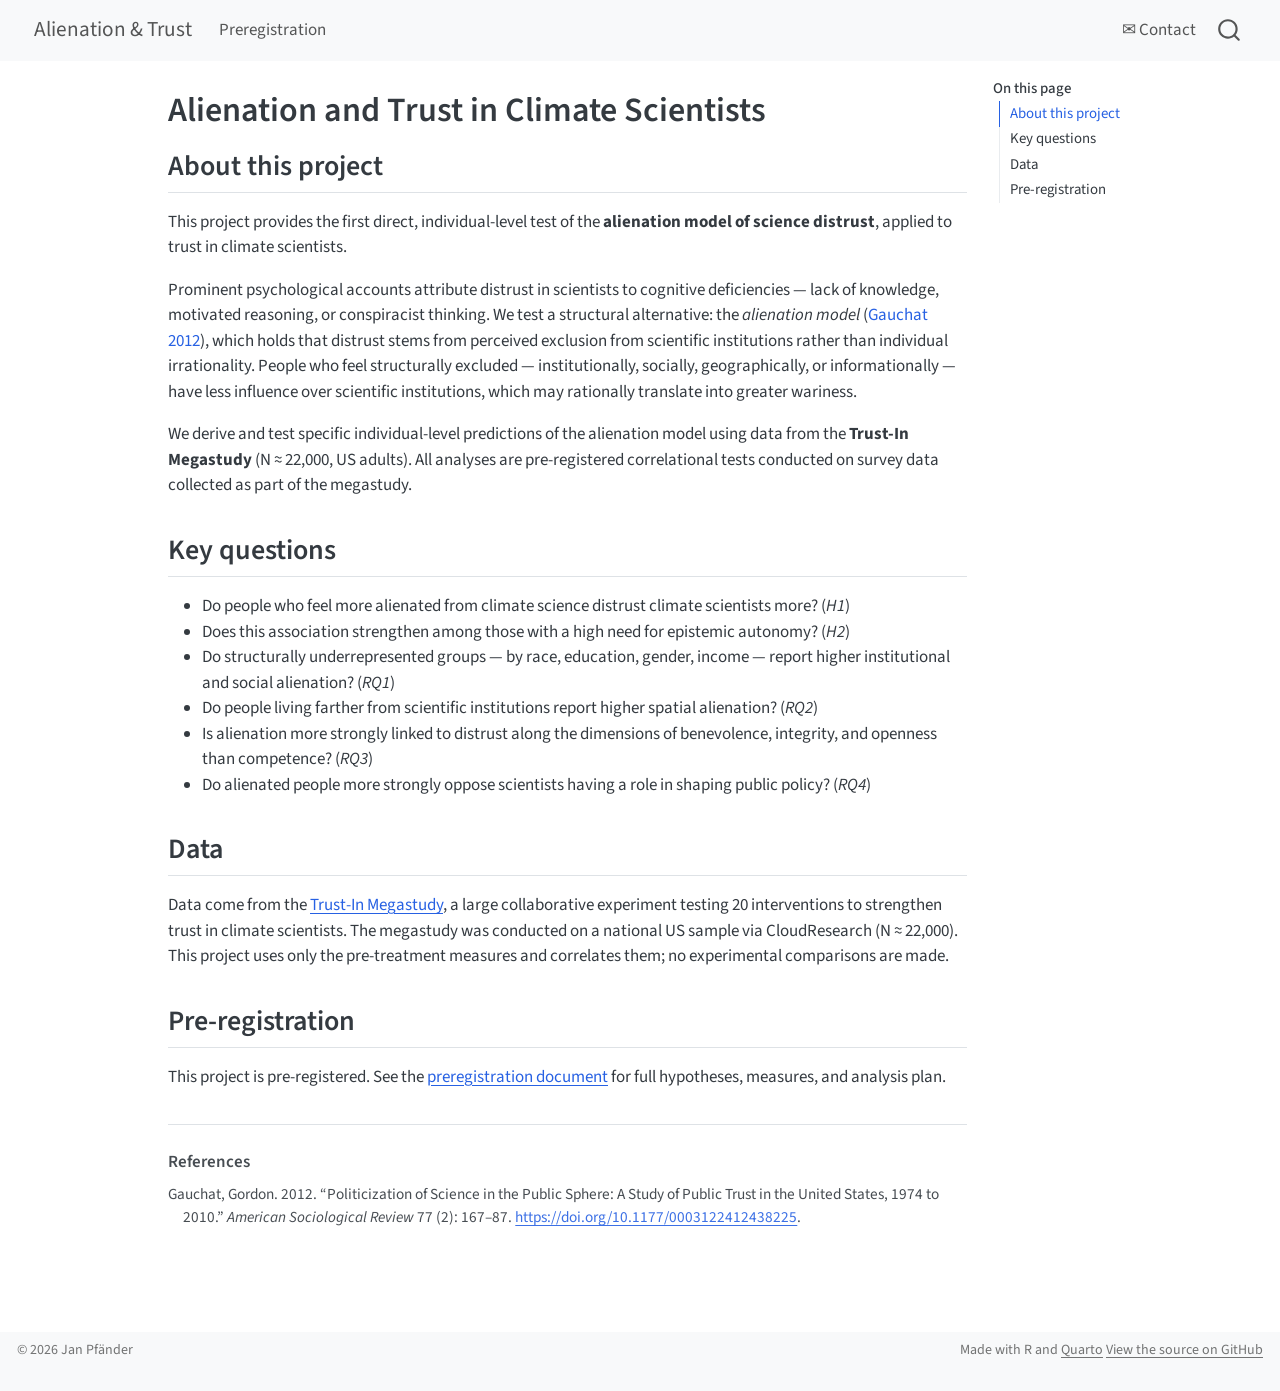
==== docs/index.html @ 4d9565e9 "Initial commit" ====
<!DOCTYPE html>
<html xmlns="http://www.w3.org/1999/xhtml" lang="en" xml:lang="en"><head>

<meta charset="utf-8">
<meta name="generator" content="quarto-1.8.24">

<meta name="viewport" content="width=device-width, initial-scale=1.0, user-scalable=yes">


<title>Alienation and Trust in Climate Scientists – Alienation &amp; Trust</title>
<style>
code{white-space: pre-wrap;}
span.smallcaps{font-variant: small-caps;}
div.columns{display: flex; gap: min(4vw, 1.5em);}
div.column{flex: auto; overflow-x: auto;}
div.hanging-indent{margin-left: 1.5em; text-indent: -1.5em;}
ul.task-list{list-style: none;}
ul.task-list li input[type="checkbox"] {
  width: 0.8em;
  margin: 0 0.8em 0.2em -1em; /* quarto-specific, see https://github.com/quarto-dev/quarto-cli/issues/4556 */ 
  vertical-align: middle;
}
/* CSS for citations */
div.csl-bib-body { }
div.csl-entry {
  clear: both;
  margin-bottom: 0em;
}
.hanging-indent div.csl-entry {
  margin-left:2em;
  text-indent:-2em;
}
div.csl-left-margin {
  min-width:2em;
  float:left;
}
div.csl-right-inline {
  margin-left:2em;
  padding-left:1em;
}
div.csl-indent {
  margin-left: 2em;
}</style>


<script src="site_libs/quarto-nav/quarto-nav.js"></script>
<script src="site_libs/quarto-nav/headroom.min.js"></script>
<script src="site_libs/clipboard/clipboard.min.js"></script>
<script src="site_libs/quarto-search/autocomplete.umd.js"></script>
<script src="site_libs/quarto-search/fuse.min.js"></script>
<script src="site_libs/quarto-search/quarto-search.js"></script>
<meta name="quarto:offset" content="./">
<script src="site_libs/quarto-html/quarto.js" type="module"></script>
<script src="site_libs/quarto-html/tabsets/tabsets.js" type="module"></script>
<script src="site_libs/quarto-html/axe/axe-check.js" type="module"></script>
<script src="site_libs/quarto-html/popper.min.js"></script>
<script src="site_libs/quarto-html/tippy.umd.min.js"></script>
<script src="site_libs/quarto-html/anchor.min.js"></script>
<link href="site_libs/quarto-html/tippy.css" rel="stylesheet">
<link href="site_libs/quarto-html/quarto-syntax-highlighting-dc55a5b9e770e841cd82e46aadbfb9b0.css" rel="stylesheet" id="quarto-text-highlighting-styles">
<script src="site_libs/bootstrap/bootstrap.min.js"></script>
<link href="site_libs/bootstrap/bootstrap-icons.css" rel="stylesheet">
<link href="site_libs/bootstrap/bootstrap-91903e51b979062d4d184304d30a9be9.min.css" rel="stylesheet" append-hash="true" id="quarto-bootstrap" data-mode="light">
<script id="quarto-search-options" type="application/json">{
  "location": "navbar",
  "copy-button": false,
  "collapse-after": 3,
  "panel-placement": "end",
  "type": "overlay",
  "limit": 50,
  "keyboard-shortcut": [
    "f",
    "/",
    "s"
  ],
  "show-item-context": false,
  "language": {
    "search-no-results-text": "No results",
    "search-matching-documents-text": "matching documents",
    "search-copy-link-title": "Copy link to search",
    "search-hide-matches-text": "Hide additional matches",
    "search-more-match-text": "more match in this document",
    "search-more-matches-text": "more matches in this document",
    "search-clear-button-title": "Clear",
    "search-text-placeholder": "",
    "search-detached-cancel-button-title": "Cancel",
    "search-submit-button-title": "Submit",
    "search-label": "Search"
  }
}</script>


<link rel="stylesheet" href="styles.css">
</head>

<body class="nav-fixed quarto-light">

<div id="quarto-search-results"></div>
  <header id="quarto-header" class="headroom fixed-top">
    <nav class="navbar navbar-expand-lg " data-bs-theme="dark">
      <div class="navbar-container container-fluid">
      <div class="navbar-brand-container mx-auto">
    <a href="./index.html" class="navbar-brand navbar-brand-logo">
    </a>
    <a class="navbar-brand" href="./index.html">
    <span class="navbar-title">Alienation &amp; Trust</span>
    </a>
  </div>
            <div id="quarto-search" class="" title="Search"></div>
          <button class="navbar-toggler" type="button" data-bs-toggle="collapse" data-bs-target="#navbarCollapse" aria-controls="navbarCollapse" role="menu" aria-expanded="false" aria-label="Toggle navigation" onclick="if (window.quartoToggleHeadroom) { window.quartoToggleHeadroom(); }">
  <span class="navbar-toggler-icon"></span>
</button>
          <div class="collapse navbar-collapse" id="navbarCollapse">
            <ul class="navbar-nav navbar-nav-scroll me-auto">
  <li class="nav-item">
    <a class="nav-link" href="./preregistration/preregistration.html"> 
<span class="menu-text">Preregistration</span></a>
  </li>  
</ul>
            <ul class="navbar-nav navbar-nav-scroll ms-auto">
  <li class="nav-item">
    <a class="nav-link" href="mailto:janlukas.pfaender@gmail.com"> 
<span class="menu-text">✉ Contact</span></a>
  </li>  
</ul>
          </div> <!-- /navcollapse -->
            <div class="quarto-navbar-tools">
</div>
      </div> <!-- /container-fluid -->
    </nav>
</header>
<!-- content -->
<div id="quarto-content" class="quarto-container page-columns page-rows-contents page-layout-article page-navbar">
<!-- sidebar -->
<!-- margin-sidebar -->
    <div id="quarto-margin-sidebar" class="sidebar margin-sidebar">
        <nav id="TOC" role="doc-toc" class="toc-active">
    <h2 id="toc-title">On this page</h2>
   
  <ul>
  <li><a href="#about-this-project" id="toc-about-this-project" class="nav-link active" data-scroll-target="#about-this-project">About this project</a></li>
  <li><a href="#key-questions" id="toc-key-questions" class="nav-link" data-scroll-target="#key-questions">Key questions</a></li>
  <li><a href="#data" id="toc-data" class="nav-link" data-scroll-target="#data">Data</a></li>
  <li><a href="#pre-registration" id="toc-pre-registration" class="nav-link" data-scroll-target="#pre-registration">Pre-registration</a></li>
  </ul>
</nav>
    </div>
<!-- main -->
<main class="content" id="quarto-document-content">

<header id="title-block-header" class="quarto-title-block default">
<div class="quarto-title">
<h1 class="title">Alienation and Trust in Climate Scientists</h1>
</div>



<div class="quarto-title-meta">

    
  
    
  </div>
  


</header>


<section id="about-this-project" class="level2">
<h2 class="anchored" data-anchor-id="about-this-project">About this project</h2>
<p>This project provides the first direct, individual-level test of the <strong>alienation model of science distrust</strong>, applied to trust in climate scientists.</p>
<p>Prominent psychological accounts attribute distrust in scientists to cognitive deficiencies — lack of knowledge, motivated reasoning, or conspiracist thinking. We test a structural alternative: the <em>alienation model</em> <span class="citation" data-cites="gauchat2012politicization">(<a href="#ref-gauchat2012politicization" role="doc-biblioref">Gauchat 2012</a>)</span>, which holds that distrust stems from perceived exclusion from scientific institutions rather than individual irrationality. People who feel structurally excluded — institutionally, socially, geographically, or informationally — have less influence over scientific institutions, which may rationally translate into greater wariness.</p>
<p>We derive and test specific individual-level predictions of the alienation model using data from the <strong>Trust-In Megastudy</strong> (N ≈ 22,000, US adults). All analyses are pre-registered correlational tests conducted on survey data collected as part of the megastudy.</p>
</section>
<section id="key-questions" class="level2">
<h2 class="anchored" data-anchor-id="key-questions">Key questions</h2>
<ul>
<li>Do people who feel more alienated from climate science distrust climate scientists more? (<em>H1</em>)</li>
<li>Does this association strengthen among those with a high need for epistemic autonomy? (<em>H2</em>)</li>
<li>Do structurally underrepresented groups — by race, education, gender, income — report higher institutional and social alienation? (<em>RQ1</em>)</li>
<li>Do people living farther from scientific institutions report higher spatial alienation? (<em>RQ2</em>)</li>
<li>Is alienation more strongly linked to distrust along the dimensions of benevolence, integrity, and openness than competence? (<em>RQ3</em>)</li>
<li>Do alienated people more strongly oppose scientists having a role in shaping public policy? (<em>RQ4</em>)</li>
</ul>
</section>
<section id="data" class="level2">
<h2 class="anchored" data-anchor-id="data">Data</h2>
<p>Data come from the <a href="https://janpfander.github.io/trust_climate_scientists/">Trust-In Megastudy</a>, a large collaborative experiment testing 20 interventions to strengthen trust in climate scientists. The megastudy was conducted on a national US sample via CloudResearch (N ≈ 22,000). This project uses only the pre-treatment measures and correlates them; no experimental comparisons are made.</p>
</section>
<section id="pre-registration" class="level2">
<h2 class="anchored" data-anchor-id="pre-registration">Pre-registration</h2>
<p>This project is pre-registered. See the <a href="./preregistration/preregistration.html">preregistration document</a> for full hypotheses, measures, and analysis plan.</p>



</section>

<div id="quarto-appendix" class="default"><section class="quarto-appendix-contents" role="doc-bibliography" id="quarto-bibliography"><h2 class="anchored quarto-appendix-heading">References</h2><div id="refs" class="references csl-bib-body hanging-indent" data-entry-spacing="0" role="list">
<div id="ref-gauchat2012politicization" class="csl-entry" role="listitem">
Gauchat, Gordon. 2012. <span>“Politicization of Science in the Public Sphere: A Study of Public Trust in the United States, 1974 to 2010.”</span> <em>American Sociological Review</em> 77 (2): 167–87. <a href="https://doi.org/10.1177/0003122412438225">https://doi.org/10.1177/0003122412438225</a>.
</div>
</div></section></div></main> <!-- /main -->
<script id="quarto-html-after-body" type="application/javascript">
  window.document.addEventListener("DOMContentLoaded", function (event) {
    const icon = "";
    const anchorJS = new window.AnchorJS();
    anchorJS.options = {
      placement: 'right',
      icon: icon
    };
    anchorJS.add('.anchored');
    const isCodeAnnotation = (el) => {
      for (const clz of el.classList) {
        if (clz.startsWith('code-annotation-')) {                     
          return true;
        }
      }
      return false;
    }
    const onCopySuccess = function(e) {
      // button target
      const button = e.trigger;
      // don't keep focus
      button.blur();
      // flash "checked"
      button.classList.add('code-copy-button-checked');
      var currentTitle = button.getAttribute("title");
      button.setAttribute("title", "Copied!");
      let tooltip;
      if (window.bootstrap) {
        button.setAttribute("data-bs-toggle", "tooltip");
        button.setAttribute("data-bs-placement", "left");
        button.setAttribute("data-bs-title", "Copied!");
        tooltip = new bootstrap.Tooltip(button, 
          { trigger: "manual", 
            customClass: "code-copy-button-tooltip",
            offset: [0, -8]});
        tooltip.show();    
      }
      setTimeout(function() {
        if (tooltip) {
          tooltip.hide();
          button.removeAttribute("data-bs-title");
          button.removeAttribute("data-bs-toggle");
          button.removeAttribute("data-bs-placement");
        }
        button.setAttribute("title", currentTitle);
        button.classList.remove('code-copy-button-checked');
      }, 1000);
      // clear code selection
      e.clearSelection();
    }
    const getTextToCopy = function(trigger) {
      const outerScaffold = trigger.parentElement.cloneNode(true);
      const codeEl = outerScaffold.querySelector('code');
      for (const childEl of codeEl.children) {
        if (isCodeAnnotation(childEl)) {
          childEl.remove();
        }
      }
      return codeEl.innerText;
    }
    const clipboard = new window.ClipboardJS('.code-copy-button:not([data-in-quarto-modal])', {
      text: getTextToCopy
    });
    clipboard.on('success', onCopySuccess);
    if (window.document.getElementById('quarto-embedded-source-code-modal')) {
      const clipboardModal = new window.ClipboardJS('.code-copy-button[data-in-quarto-modal]', {
        text: getTextToCopy,
        container: window.document.getElementById('quarto-embedded-source-code-modal')
      });
      clipboardModal.on('success', onCopySuccess);
    }
      var localhostRegex = new RegExp(/^(?:http|https):\/\/localhost\:?[0-9]*\//);
      var mailtoRegex = new RegExp(/^mailto:/);
        var filterRegex = new RegExp("https:\/\/janpfander\.github\.io\/alienation_trust\/");
      var isInternal = (href) => {
          return filterRegex.test(href) || localhostRegex.test(href) || mailtoRegex.test(href);
      }
      // Inspect non-navigation links and adorn them if external
     var links = window.document.querySelectorAll('a[href]:not(.nav-link):not(.navbar-brand):not(.toc-action):not(.sidebar-link):not(.sidebar-item-toggle):not(.pagination-link):not(.no-external):not([aria-hidden]):not(.dropdown-item):not(.quarto-navigation-tool):not(.about-link)');
      for (var i=0; i<links.length; i++) {
        const link = links[i];
        if (!isInternal(link.href)) {
          // undo the damage that might have been done by quarto-nav.js in the case of
          // links that we want to consider external
          if (link.dataset.originalHref !== undefined) {
            link.href = link.dataset.originalHref;
          }
            // target, if specified
            link.setAttribute("target", "_blank");
            if (link.getAttribute("rel") === null) {
              link.setAttribute("rel", "noopener");
            }
        }
      }
    function tippyHover(el, contentFn, onTriggerFn, onUntriggerFn) {
      const config = {
        allowHTML: true,
        maxWidth: 500,
        delay: 100,
        arrow: false,
        appendTo: function(el) {
            return el.parentElement;
        },
        interactive: true,
        interactiveBorder: 10,
        theme: 'quarto',
        placement: 'bottom-start',
      };
      if (contentFn) {
        config.content = contentFn;
      }
      if (onTriggerFn) {
        config.onTrigger = onTriggerFn;
      }
      if (onUntriggerFn) {
        config.onUntrigger = onUntriggerFn;
      }
      window.tippy(el, config); 
    }
    const noterefs = window.document.querySelectorAll('a[role="doc-noteref"]');
    for (var i=0; i<noterefs.length; i++) {
      const ref = noterefs[i];
      tippyHover(ref, function() {
        // use id or data attribute instead here
        let href = ref.getAttribute('data-footnote-href') || ref.getAttribute('href');
        try { href = new URL(href).hash; } catch {}
        const id = href.replace(/^#\/?/, "");
        const note = window.document.getElementById(id);
        if (note) {
          return note.innerHTML;
        } else {
          return "";
        }
      });
    }
    const xrefs = window.document.querySelectorAll('a.quarto-xref');
    const processXRef = (id, note) => {
      // Strip column container classes
      const stripColumnClz = (el) => {
        el.classList.remove("page-full", "page-columns");
        if (el.children) {
          for (const child of el.children) {
            stripColumnClz(child);
          }
        }
      }
      stripColumnClz(note)
      if (id === null || id.startsWith('sec-')) {
        // Special case sections, only their first couple elements
        const container = document.createElement("div");
        if (note.children && note.children.length > 2) {
          container.appendChild(note.children[0].cloneNode(true));
          for (let i = 1; i < note.children.length; i++) {
            const child = note.children[i];
            if (child.tagName === "P" && child.innerText === "") {
              continue;
            } else {
              container.appendChild(child.cloneNode(true));
              break;
            }
          }
          if (window.Quarto?.typesetMath) {
            window.Quarto.typesetMath(container);
          }
          return container.innerHTML
        } else {
          if (window.Quarto?.typesetMath) {
            window.Quarto.typesetMath(note);
          }
          return note.innerHTML;
        }
      } else {
        // Remove any anchor links if they are present
        const anchorLink = note.querySelector('a.anchorjs-link');
        if (anchorLink) {
          anchorLink.remove();
        }
        if (window.Quarto?.typesetMath) {
          window.Quarto.typesetMath(note);
        }
        if (note.classList.contains("callout")) {
          return note.outerHTML;
        } else {
          return note.innerHTML;
        }
      }
    }
    for (var i=0; i<xrefs.length; i++) {
      const xref = xrefs[i];
      tippyHover(xref, undefined, function(instance) {
        instance.disable();
        let url = xref.getAttribute('href');
        let hash = undefined; 
        if (url.startsWith('#')) {
          hash = url;
        } else {
          try { hash = new URL(url).hash; } catch {}
        }
        if (hash) {
          const id = hash.replace(/^#\/?/, "");
          const note = window.document.getElementById(id);
          if (note !== null) {
            try {
              const html = processXRef(id, note.cloneNode(true));
              instance.setContent(html);
            } finally {
              instance.enable();
              instance.show();
            }
          } else {
            // See if we can fetch this
            fetch(url.split('#')[0])
            .then(res => res.text())
            .then(html => {
              const parser = new DOMParser();
              const htmlDoc = parser.parseFromString(html, "text/html");
              const note = htmlDoc.getElementById(id);
              if (note !== null) {
                const html = processXRef(id, note);
                instance.setContent(html);
              } 
            }).finally(() => {
              instance.enable();
              instance.show();
            });
          }
        } else {
          // See if we can fetch a full url (with no hash to target)
          // This is a special case and we should probably do some content thinning / targeting
          fetch(url)
          .then(res => res.text())
          .then(html => {
            const parser = new DOMParser();
            const htmlDoc = parser.parseFromString(html, "text/html");
            const note = htmlDoc.querySelector('main.content');
            if (note !== null) {
              // This should only happen for chapter cross references
              // (since there is no id in the URL)
              // remove the first header
              if (note.children.length > 0 && note.children[0].tagName === "HEADER") {
                note.children[0].remove();
              }
              const html = processXRef(null, note);
              instance.setContent(html);
            } 
          }).finally(() => {
            instance.enable();
            instance.show();
          });
        }
      }, function(instance) {
      });
    }
        let selectedAnnoteEl;
        const selectorForAnnotation = ( cell, annotation) => {
          let cellAttr = 'data-code-cell="' + cell + '"';
          let lineAttr = 'data-code-annotation="' +  annotation + '"';
          const selector = 'span[' + cellAttr + '][' + lineAttr + ']';
          return selector;
        }
        const selectCodeLines = (annoteEl) => {
          const doc = window.document;
          const targetCell = annoteEl.getAttribute("data-target-cell");
          const targetAnnotation = annoteEl.getAttribute("data-target-annotation");
          const annoteSpan = window.document.querySelector(selectorForAnnotation(targetCell, targetAnnotation));
          const lines = annoteSpan.getAttribute("data-code-lines").split(",");
          const lineIds = lines.map((line) => {
            return targetCell + "-" + line;
          })
          let top = null;
          let height = null;
          let parent = null;
          if (lineIds.length > 0) {
              //compute the position of the single el (top and bottom and make a div)
              const el = window.document.getElementById(lineIds[0]);
              top = el.offsetTop;
              height = el.offsetHeight;
              parent = el.parentElement.parentElement;
            if (lineIds.length > 1) {
              const lastEl = window.document.getElementById(lineIds[lineIds.length - 1]);
              const bottom = lastEl.offsetTop + lastEl.offsetHeight;
              height = bottom - top;
            }
            if (top !== null && height !== null && parent !== null) {
              // cook up a div (if necessary) and position it 
              let div = window.document.getElementById("code-annotation-line-highlight");
              if (div === null) {
                div = window.document.createElement("div");
                div.setAttribute("id", "code-annotation-line-highlight");
                div.style.position = 'absolute';
                parent.appendChild(div);
              }
              div.style.top = top - 2 + "px";
              div.style.height = height + 4 + "px";
              div.style.left = 0;
              let gutterDiv = window.document.getElementById("code-annotation-line-highlight-gutter");
              if (gutterDiv === null) {
                gutterDiv = window.document.createElement("div");
                gutterDiv.setAttribute("id", "code-annotation-line-highlight-gutter");
                gutterDiv.style.position = 'absolute';
                const codeCell = window.document.getElementById(targetCell);
                const gutter = codeCell.querySelector('.code-annotation-gutter');
                gutter.appendChild(gutterDiv);
              }
              gutterDiv.style.top = top - 2 + "px";
              gutterDiv.style.height = height + 4 + "px";
            }
            selectedAnnoteEl = annoteEl;
          }
        };
        const unselectCodeLines = () => {
          const elementsIds = ["code-annotation-line-highlight", "code-annotation-line-highlight-gutter"];
          elementsIds.forEach((elId) => {
            const div = window.document.getElementById(elId);
            if (div) {
              div.remove();
            }
          });
          selectedAnnoteEl = undefined;
        };
          // Handle positioning of the toggle
      window.addEventListener(
        "resize",
        throttle(() => {
          elRect = undefined;
          if (selectedAnnoteEl) {
            selectCodeLines(selectedAnnoteEl);
          }
        }, 10)
      );
      function throttle(fn, ms) {
      let throttle = false;
      let timer;
        return (...args) => {
          if(!throttle) { // first call gets through
              fn.apply(this, args);
              throttle = true;
          } else { // all the others get throttled
              if(timer) clearTimeout(timer); // cancel #2
              timer = setTimeout(() => {
                fn.apply(this, args);
                timer = throttle = false;
              }, ms);
          }
        };
      }
        // Attach click handler to the DT
        const annoteDls = window.document.querySelectorAll('dt[data-target-cell]');
        for (const annoteDlNode of annoteDls) {
          annoteDlNode.addEventListener('click', (event) => {
            const clickedEl = event.target;
            if (clickedEl !== selectedAnnoteEl) {
              unselectCodeLines();
              const activeEl = window.document.querySelector('dt[data-target-cell].code-annotation-active');
              if (activeEl) {
                activeEl.classList.remove('code-annotation-active');
              }
              selectCodeLines(clickedEl);
              clickedEl.classList.add('code-annotation-active');
            } else {
              // Unselect the line
              unselectCodeLines();
              clickedEl.classList.remove('code-annotation-active');
            }
          });
        }
    const findCites = (el) => {
      const parentEl = el.parentElement;
      if (parentEl) {
        const cites = parentEl.dataset.cites;
        if (cites) {
          return {
            el,
            cites: cites.split(' ')
          };
        } else {
          return findCites(el.parentElement)
        }
      } else {
        return undefined;
      }
    };
    var bibliorefs = window.document.querySelectorAll('a[role="doc-biblioref"]');
    for (var i=0; i<bibliorefs.length; i++) {
      const ref = bibliorefs[i];
      const citeInfo = findCites(ref);
      if (citeInfo) {
        tippyHover(citeInfo.el, function() {
          var popup = window.document.createElement('div');
          citeInfo.cites.forEach(function(cite) {
            var citeDiv = window.document.createElement('div');
            citeDiv.classList.add('hanging-indent');
            citeDiv.classList.add('csl-entry');
            var biblioDiv = window.document.getElementById('ref-' + cite);
            if (biblioDiv) {
              citeDiv.innerHTML = biblioDiv.innerHTML;
            }
            popup.appendChild(citeDiv);
          });
          return popup.innerHTML;
        });
      }
    }
  });
  </script>
</div> <!-- /content -->
<footer class="footer">
  <div class="nav-footer">
    <div class="nav-footer-left">
<p><span class="faux-block">© 2026 Jan Pfänder</span></p>
</div>   
    <div class="nav-footer-center">
      &nbsp;
    </div>
    <div class="nav-footer-right">
<p><span class="faux-block">Made with R and <a href="https://quarto.org/">Quarto</a></span> <span class="faux-block"><a href="https://github.com/janpfander/alienation_trust/tree/main">View the source on GitHub</a></span></p>
</div>
  </div>
</footer>




</body></html>
---- docs/site_libs/quarto-html/tippy.css ----
.tippy-box[data-animation=fade][data-state=hidden]{opacity:0}[data-tippy-root]{max-width:calc(100vw - 10px)}.tippy-box{position:relative;background-color:#333;color:#fff;border-radius:4px;font-size:14px;line-height:1.4;white-space:normal;outline:0;transition-property:transform,visibility,opacity}.tippy-box[data-placement^=top]>.tippy-arrow{bottom:0}.tippy-box[data-placement^=top]>.tippy-arrow:before{bottom:-7px;left:0;border-width:8px 8px 0;border-top-color:initial;transform-origin:center top}.tippy-box[data-placement^=bottom]>.tippy-arrow{top:0}.tippy-box[data-placement^=bottom]>.tippy-arrow:before{top:-7px;left:0;border-width:0 8px 8px;border-bottom-color:initial;transform-origin:center bottom}.tippy-box[data-placement^=left]>.tippy-arrow{right:0}.tippy-box[data-placement^=left]>.tippy-arrow:before{border-width:8px 0 8px 8px;border-left-color:initial;right:-7px;transform-origin:center left}.tippy-box[data-placement^=right]>.tippy-arrow{left:0}.tippy-box[data-placement^=right]>.tippy-arrow:before{left:-7px;border-width:8px 8px 8px 0;border-right-color:initial;transform-origin:center right}.tippy-box[data-inertia][data-state=visible]{transition-timing-function:cubic-bezier(.54,1.5,.38,1.11)}.tippy-arrow{width:16px;height:16px;color:#333}.tippy-arrow:before{content:"";position:absolute;border-color:transparent;border-style:solid}.tippy-content{position:relative;padding:5px 9px;z-index:1}
---- docs/site_libs/quarto-html/quarto-syntax-highlighting-dc55a5b9e770e841cd82e46aadbfb9b0.css ----
/* quarto syntax highlight colors */
:root {
  --quarto-hl-ot-color: #003B4F;
  --quarto-hl-at-color: #657422;
  --quarto-hl-ss-color: #20794D;
  --quarto-hl-an-color: #5E5E5E;
  --quarto-hl-fu-color: #4758AB;
  --quarto-hl-st-color: #20794D;
  --quarto-hl-cf-color: #003B4F;
  --quarto-hl-op-color: #5E5E5E;
  --quarto-hl-er-color: #AD0000;
  --quarto-hl-bn-color: #AD0000;
  --quarto-hl-al-color: #AD0000;
  --quarto-hl-va-color: #111111;
  --quarto-hl-bu-color: inherit;
  --quarto-hl-ex-color: inherit;
  --quarto-hl-pp-color: #AD0000;
  --quarto-hl-in-color: #5E5E5E;
  --quarto-hl-vs-color: #20794D;
  --quarto-hl-wa-color: #5E5E5E;
  --quarto-hl-do-color: #5E5E5E;
  --quarto-hl-im-color: #00769E;
  --quarto-hl-ch-color: #20794D;
  --quarto-hl-dt-color: #AD0000;
  --quarto-hl-fl-color: #AD0000;
  --quarto-hl-co-color: #5E5E5E;
  --quarto-hl-cv-color: #5E5E5E;
  --quarto-hl-cn-color: #8f5902;
  --quarto-hl-sc-color: #5E5E5E;
  --quarto-hl-dv-color: #AD0000;
  --quarto-hl-kw-color: #003B4F;
}

/* other quarto variables */
:root {
  --quarto-font-monospace: SFMono-Regular, Menlo, Monaco, Consolas, "Liberation Mono", "Courier New", monospace;
}

/* syntax highlight based on Pandoc's rules */
pre > code.sourceCode > span {
  color: #003B4F;
}

code.sourceCode > span {
  color: #003B4F;
}

div.sourceCode,
div.sourceCode pre.sourceCode {
  color: #003B4F;
}

/* Normal */
code span {
  color: #003B4F;
}

/* Alert */
code span.al {
  color: #AD0000;
  font-style: inherit;
}

/* Annotation */
code span.an {
  color: #5E5E5E;
  font-style: inherit;
}

/* Attribute */
code span.at {
  color: #657422;
  font-style: inherit;
}

/* BaseN */
code span.bn {
  color: #AD0000;
  font-style: inherit;
}

/* BuiltIn */
code span.bu {
  font-style: inherit;
}

/* ControlFlow */
code span.cf {
  color: #003B4F;
  font-weight: bold;
  font-style: inherit;
}

/* Char */
code span.ch {
  color: #20794D;
  font-style: inherit;
}

/* Constant */
code span.cn {
  color: #8f5902;
  font-style: inherit;
}

/* Comment */
code span.co {
  color: #5E5E5E;
  font-style: inherit;
}

/* CommentVar */
code span.cv {
  color: #5E5E5E;
  font-style: italic;
}

/* Documentation */
code span.do {
  color: #5E5E5E;
  font-style: italic;
}

/* DataType */
code span.dt {
  color: #AD0000;
  font-style: inherit;
}

/* DecVal */
code span.dv {
  color: #AD0000;
  font-style: inherit;
}

/* Error */
code span.er {
  color: #AD0000;
  font-style: inherit;
}

/* Extension */
code span.ex {
  font-style: inherit;
}

/* Float */
code span.fl {
  color: #AD0000;
  font-style: inherit;
}

/* Function */
code span.fu {
  color: #4758AB;
  font-style: inherit;
}

/* Import */
code span.im {
  color: #00769E;
  font-style: inherit;
}

/* Information */
code span.in {
  color: #5E5E5E;
  font-style: inherit;
}

/* Keyword */
code span.kw {
  color: #003B4F;
  font-weight: bold;
  font-style: inherit;
}

/* Operator */
code span.op {
  color: #5E5E5E;
  font-style: inherit;
}

/* Other */
code span.ot {
  color: #003B4F;
  font-style: inherit;
}

/* Preprocessor */
code span.pp {
  color: #AD0000;
  font-style: inherit;
}

/* SpecialChar */
code span.sc {
  color: #5E5E5E;
  font-style: inherit;
}

/* SpecialString */
code span.ss {
  color: #20794D;
  font-style: inherit;
}

/* String */
code span.st {
  color: #20794D;
  font-style: inherit;
}

/* Variable */
code span.va {
  color: #111111;
  font-style: inherit;
}

/* VerbatimString */
code span.vs {
  color: #20794D;
  font-style: inherit;
}

/* Warning */
code span.wa {
  color: #5E5E5E;
  font-style: italic;
}

.prevent-inlining {
  content: "</";
}

/*# sourceMappingURL=21f0b8dca5c347bd0a806dc2ce2adfe3.css.map */
---- docs/styles.css ----
/* Minimal custom styles */
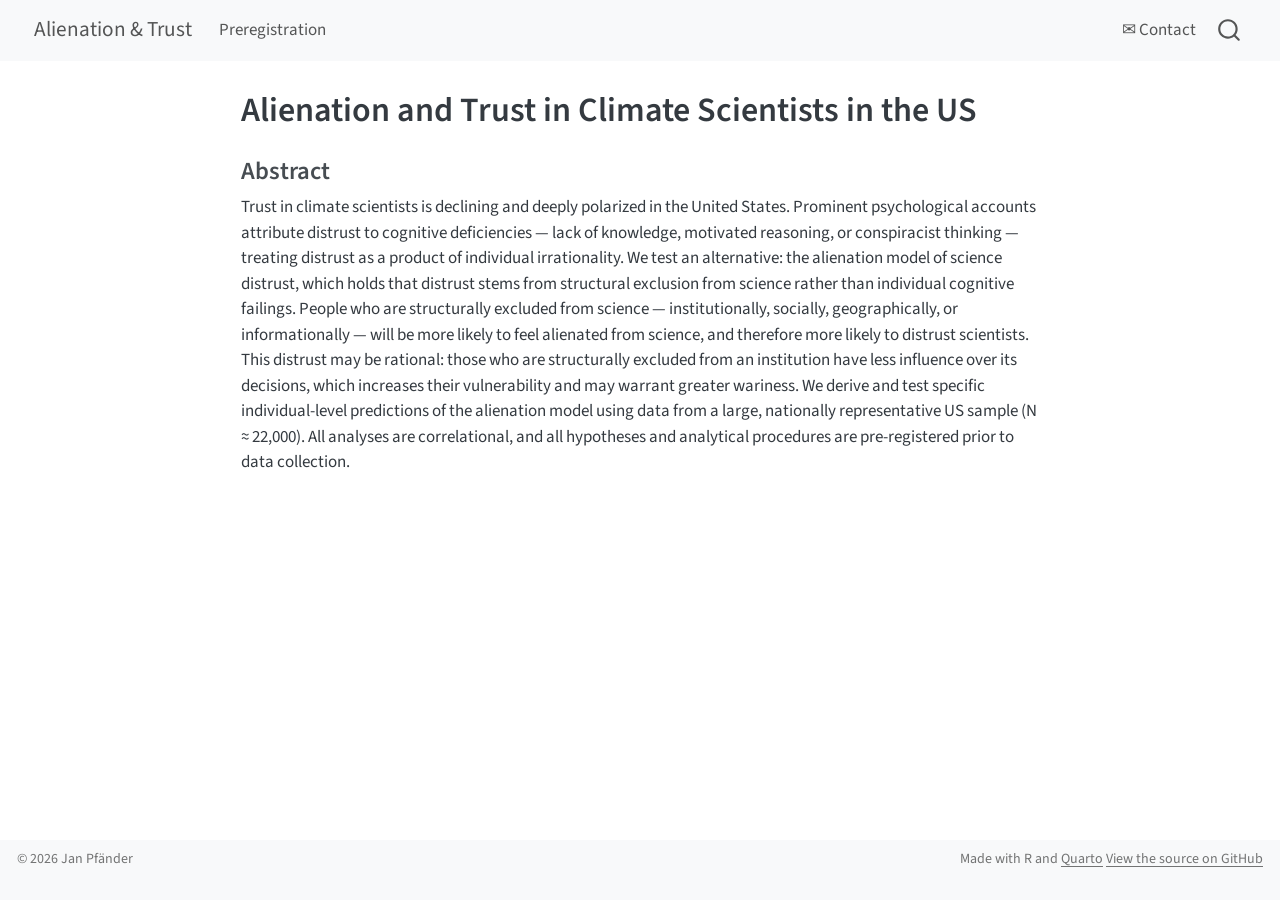
==== commit 09ebab42: "PREREGISTRATION" ====
--- a/docs/index.html
+++ b/docs/index.html
@@ -7,7 +7,7 @@
 <meta name="viewport" content="width=device-width, initial-scale=1.0, user-scalable=yes">
 
 
-<title>Alienation and Trust in Climate Scientists – Alienation &amp; Trust</title>
+<title>Alienation and Trust in Climate Scientists in the US – Alienation &amp; Trust</title>
 <style>
 code{white-space: pre-wrap;}
 span.smallcaps{font-variant: small-caps;}
@@ -20,27 +20,7 @@
   margin: 0 0.8em 0.2em -1em; /* quarto-specific, see https://github.com/quarto-dev/quarto-cli/issues/4556 */ 
   vertical-align: middle;
 }
-/* CSS for citations */
-div.csl-bib-body { }
-div.csl-entry {
-  clear: both;
-  margin-bottom: 0em;
-}
-.hanging-indent div.csl-entry {
-  margin-left:2em;
-  text-indent:-2em;
-}
-div.csl-left-margin {
-  min-width:2em;
-  float:left;
-}
-div.csl-right-inline {
-  margin-left:2em;
-  padding-left:1em;
-}
-div.csl-indent {
-  margin-left: 2em;
-}</style>
+</style>
 
 
 <script src="site_libs/quarto-nav/quarto-nav.js"></script>
@@ -93,7 +73,7 @@
 <link rel="stylesheet" href="styles.css">
 </head>
 
-<body class="nav-fixed quarto-light">
+<body class="nav-fixed fullcontent quarto-light">
 
 <div id="quarto-search-results"></div>
   <header id="quarto-header" class="headroom fixed-top">
@@ -133,24 +113,13 @@
 <div id="quarto-content" class="quarto-container page-columns page-rows-contents page-layout-article page-navbar">
 <!-- sidebar -->
 <!-- margin-sidebar -->
-    <div id="quarto-margin-sidebar" class="sidebar margin-sidebar">
-        <nav id="TOC" role="doc-toc" class="toc-active">
-    <h2 id="toc-title">On this page</h2>
-   
-  <ul>
-  <li><a href="#about-this-project" id="toc-about-this-project" class="nav-link active" data-scroll-target="#about-this-project">About this project</a></li>
-  <li><a href="#key-questions" id="toc-key-questions" class="nav-link" data-scroll-target="#key-questions">Key questions</a></li>
-  <li><a href="#data" id="toc-data" class="nav-link" data-scroll-target="#data">Data</a></li>
-  <li><a href="#pre-registration" id="toc-pre-registration" class="nav-link" data-scroll-target="#pre-registration">Pre-registration</a></li>
-  </ul>
-</nav>
-    </div>
+    
 <!-- main -->
 <main class="content" id="quarto-document-content">
 
 <header id="title-block-header" class="quarto-title-block default">
 <div class="quarto-title">
-<h1 class="title">Alienation and Trust in Climate Scientists</h1>
+<h1 class="title">Alienation and Trust in Climate Scientists in the US</h1>
 </div>
 
 
@@ -167,40 +136,14 @@
 </header>
 
 
-<section id="about-this-project" class="level2">
-<h2 class="anchored" data-anchor-id="about-this-project">About this project</h2>
-<p>This project provides the first direct, individual-level test of the <strong>alienation model of science distrust</strong>, applied to trust in climate scientists.</p>
-<p>Prominent psychological accounts attribute distrust in scientists to cognitive deficiencies — lack of knowledge, motivated reasoning, or conspiracist thinking. We test a structural alternative: the <em>alienation model</em> <span class="citation" data-cites="gauchat2012politicization">(<a href="#ref-gauchat2012politicization" role="doc-biblioref">Gauchat 2012</a>)</span>, which holds that distrust stems from perceived exclusion from scientific institutions rather than individual irrationality. People who feel structurally excluded — institutionally, socially, geographically, or informationally — have less influence over scientific institutions, which may rationally translate into greater wariness.</p>
-<p>We derive and test specific individual-level predictions of the alienation model using data from the <strong>Trust-In Megastudy</strong> (N ≈ 22,000, US adults). All analyses are pre-registered correlational tests conducted on survey data collected as part of the megastudy.</p>
+<section id="abstract" class="level3">
+<h3 class="anchored" data-anchor-id="abstract">Abstract</h3>
+<p>Trust in climate scientists is declining and deeply polarized in the United States. Prominent psychological accounts attribute distrust to cognitive deficiencies — lack of knowledge, motivated reasoning, or conspiracist thinking — treating distrust as a product of individual irrationality. We test an alternative: the alienation model of science distrust, which holds that distrust stems from structural exclusion from science rather than individual cognitive failings. People who are structurally excluded from science — institutionally, socially, geographically, or informationally — will be more likely to feel alienated from science, and therefore more likely to distrust scientists. This distrust may be rational: those who are structurally excluded from an institution have less influence over its decisions, which increases their vulnerability and may warrant greater wariness. We derive and test specific individual-level predictions of the alienation model using data from a large, nationally representative US sample (N ≈ 22,000). All analyses are correlational, and all hypotheses and analytical procedures are pre-registered prior to data collection.</p>
+
+
 </section>
-<section id="key-questions" class="level2">
-<h2 class="anchored" data-anchor-id="key-questions">Key questions</h2>
-<ul>
-<li>Do people who feel more alienated from climate science distrust climate scientists more? (<em>H1</em>)</li>
-<li>Does this association strengthen among those with a high need for epistemic autonomy? (<em>H2</em>)</li>
-<li>Do structurally underrepresented groups — by race, education, gender, income — report higher institutional and social alienation? (<em>RQ1</em>)</li>
-<li>Do people living farther from scientific institutions report higher spatial alienation? (<em>RQ2</em>)</li>
-<li>Is alienation more strongly linked to distrust along the dimensions of benevolence, integrity, and openness than competence? (<em>RQ3</em>)</li>
-<li>Do alienated people more strongly oppose scientists having a role in shaping public policy? (<em>RQ4</em>)</li>
-</ul>
-</section>
-<section id="data" class="level2">
-<h2 class="anchored" data-anchor-id="data">Data</h2>
-<p>Data come from the <a href="https://janpfander.github.io/trust_climate_scientists/">Trust-In Megastudy</a>, a large collaborative experiment testing 20 interventions to strengthen trust in climate scientists. The megastudy was conducted on a national US sample via CloudResearch (N ≈ 22,000). This project uses only the pre-treatment measures and correlates them; no experimental comparisons are made.</p>
-</section>
-<section id="pre-registration" class="level2">
-<h2 class="anchored" data-anchor-id="pre-registration">Pre-registration</h2>
-<p>This project is pre-registered. See the <a href="./preregistration/preregistration.html">preregistration document</a> for full hypotheses, measures, and analysis plan.</p>
-
-
-
-</section>
-
-<div id="quarto-appendix" class="default"><section class="quarto-appendix-contents" role="doc-bibliography" id="quarto-bibliography"><h2 class="anchored quarto-appendix-heading">References</h2><div id="refs" class="references csl-bib-body hanging-indent" data-entry-spacing="0" role="list">
-<div id="ref-gauchat2012politicization" class="csl-entry" role="listitem">
-Gauchat, Gordon. 2012. <span>“Politicization of Science in the Public Sphere: A Study of Public Trust in the United States, 1974 to 2010.”</span> <em>American Sociological Review</em> 77 (2): 167–87. <a href="https://doi.org/10.1177/0003122412438225">https://doi.org/10.1177/0003122412438225</a>.
-</div>
-</div></section></div></main> <!-- /main -->
+
+</main> <!-- /main -->
 <script id="quarto-html-after-body" type="application/javascript">
   window.document.addEventListener("DOMContentLoaded", function (event) {
     const icon = "";
